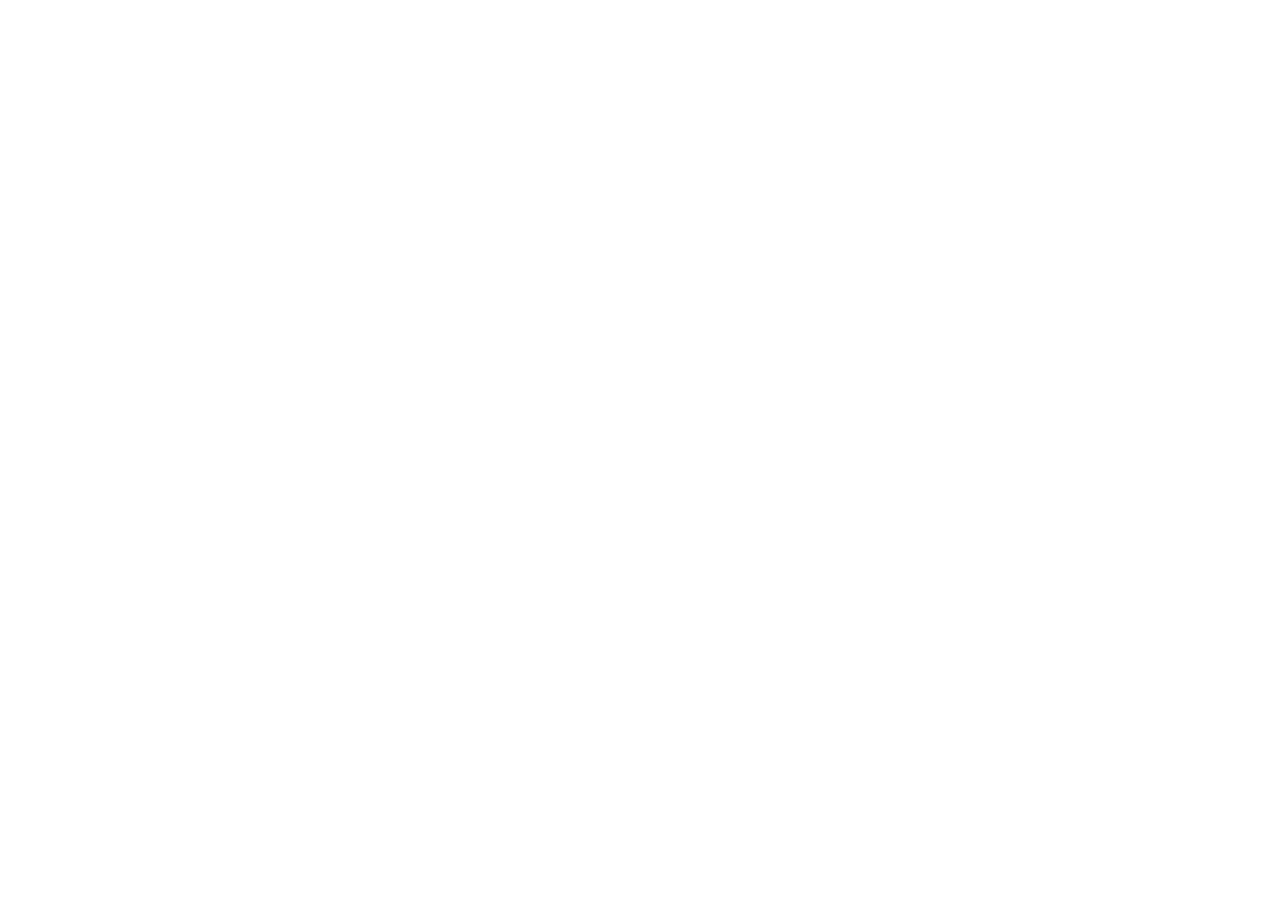
==== html-css/local-turistico-html-css/index.html @ 48ad8f1a "feat: setup base styles, add fonts, CSS reset, variables and assets" ====
<!DOCTYPE html>
<html lang="pt-BR">
<head>
    <link rel="preconnect" href="https://fonts.googleapis.com">
    <link rel="preconnect" href="https://fonts.gstatic.com" crossorigin>
    <meta charset="UTF-8">
    <meta name="viewport" content="width=device-width, initial-scale=1.0">
    <title>Local Turístico</title>

    <link rel="stylesheet" href="./styles.css">

    <link href="https://fonts.googleapis.com/css2?family=Open+Sans:ital,wght@0,300..800;1,300..800&display=swap" rel="stylesheet">

</head>
<body>
    
</body>
</html>
---- html-css/local-turistico-html-css/styles.css ----
* {
    margin: 0;
    padding: 0;
    box-sizing: border-box;
}

:root {
    /*COLORS*/
    --background-default: #F5F4F0;
    --border-primary: #D9D9D9;

    --text-primary: #1B1B1B;
    --text-secondary: #333333;
    --text-tertiary: #696969;
    --text-headline: #E1624F;

    --accent-blue: #0C51A7;
    --accent-orang: #E95E10;
    --accent-pink: #E5245E;
    --accent-purple: #591B98;
}
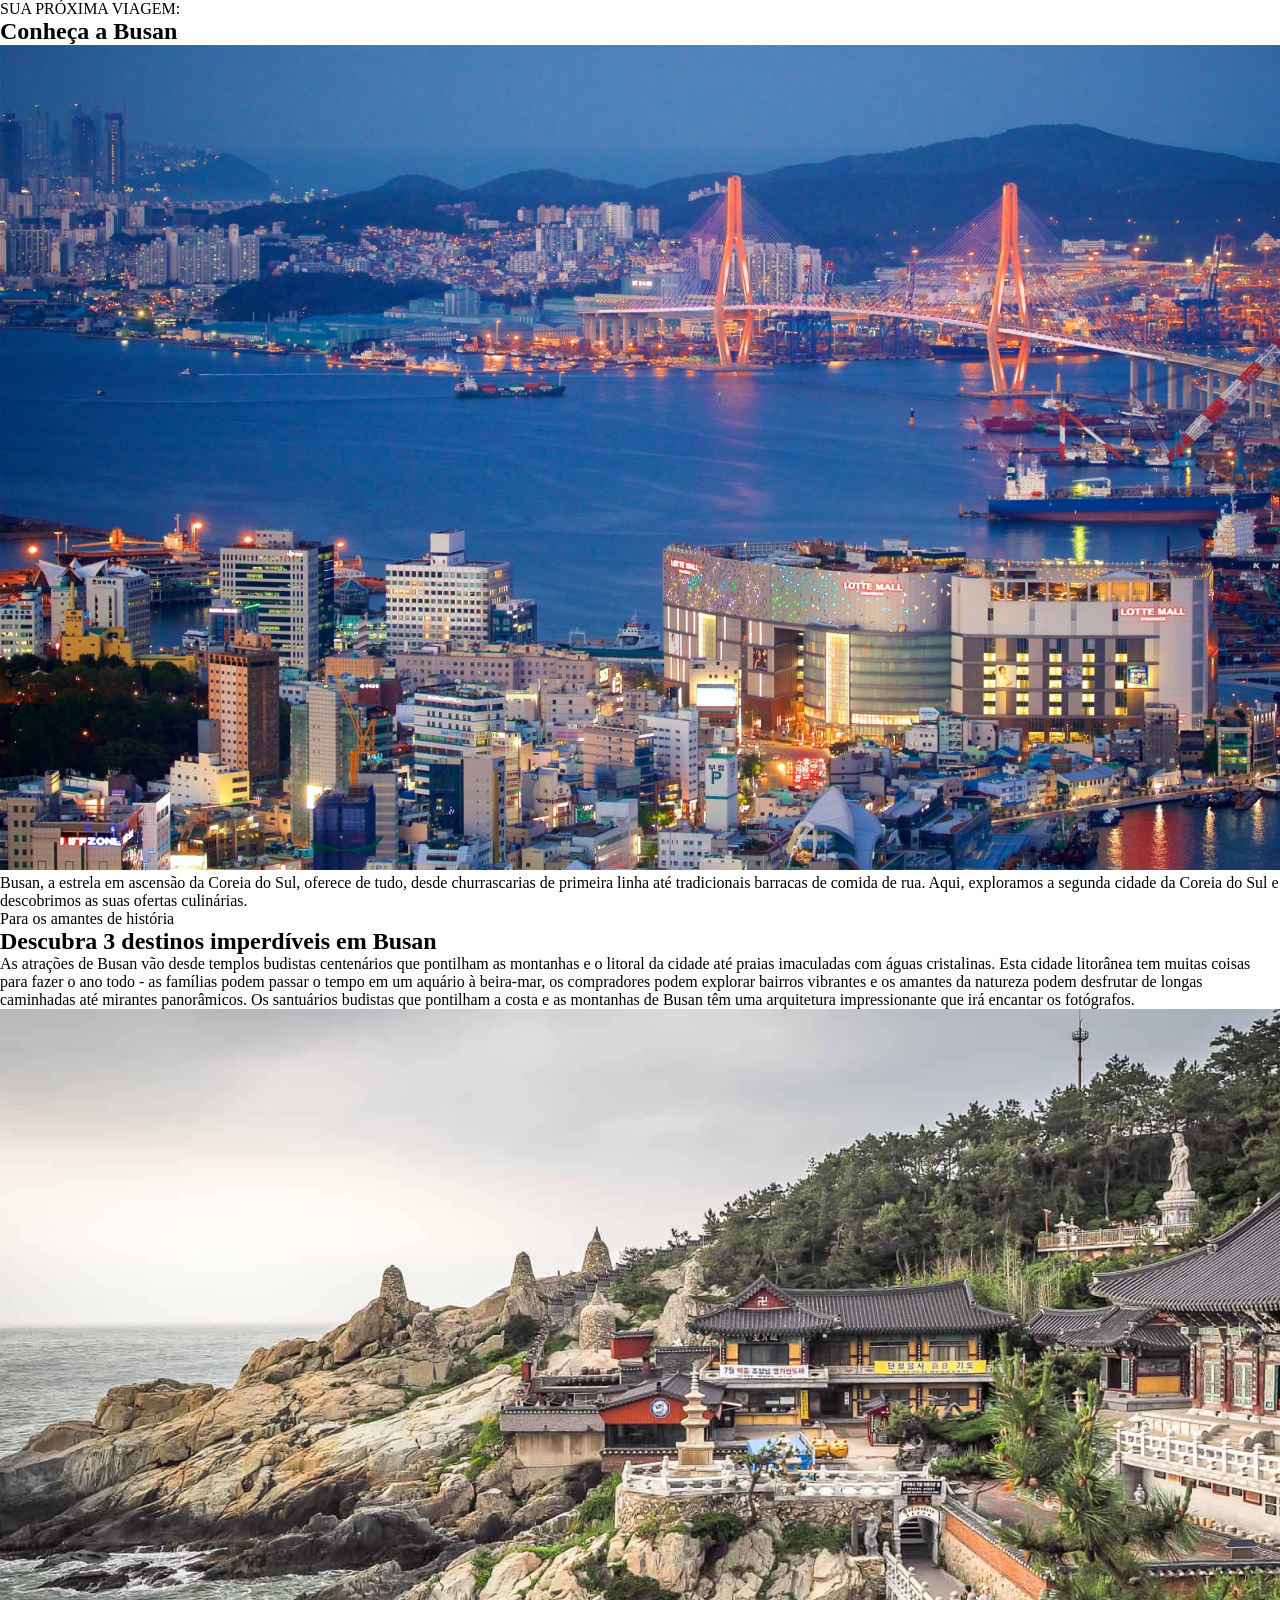
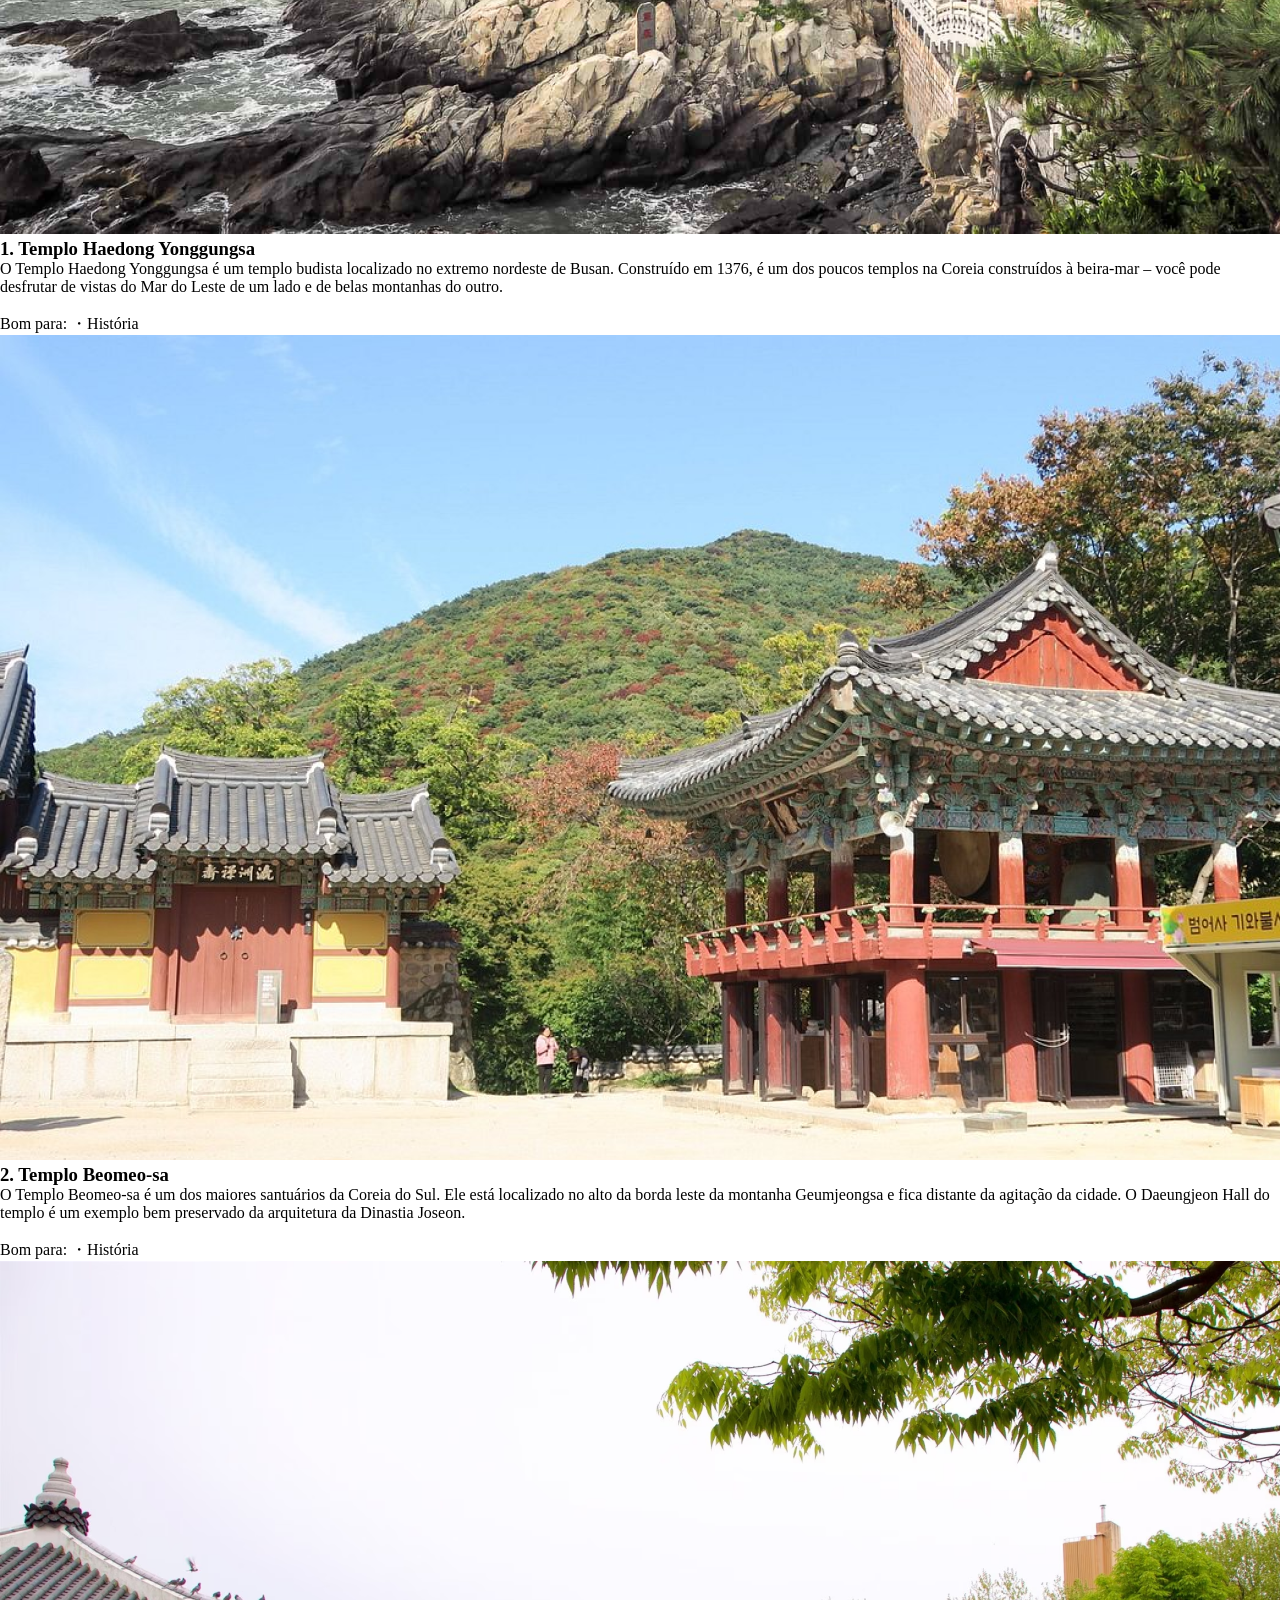
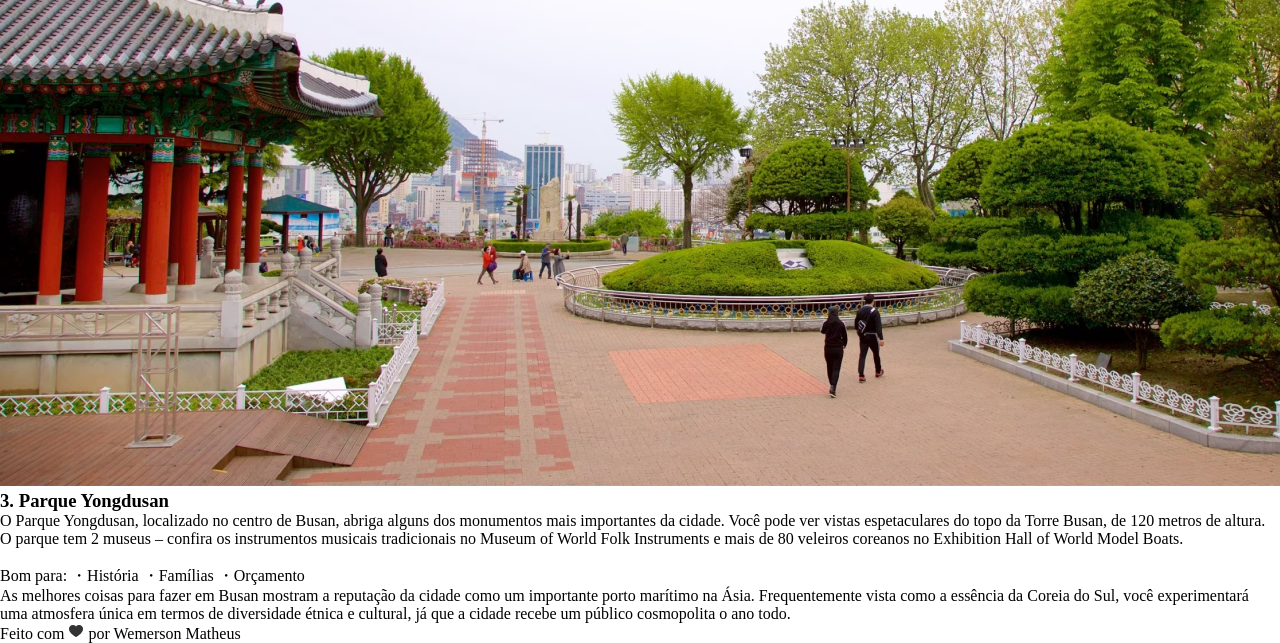
==== commit 3046bc61: "feat: implement semantic HTML structure with header, main, sections and footer" ====
--- a/html-css/local-turistico-html-css/index.html
+++ b/html-css/local-turistico-html-css/index.html
@@ -13,6 +13,89 @@
 
 </head>
 <body>
-    
+    <main>
+        <section class="busan">
+            <div class="title">
+                <span>SUA PRÓXIMA VIAGEM:</span>
+                <h1>Conheça a Busan</h1>
+            </div>
+
+            <div class="image">
+                <img src="./images/Image_01.png" alt="Imagem da cidade de Busan">
+                <p>Busan, a estrela em ascensão da Coreia do Sul, oferece de tudo, desde churrascarias de primeira linha até tradicionais barracas de comida de rua. Aqui, exploramos a segunda cidade da Coreia do Sul e descobrimos as suas ofertas culinárias.</p>
+            </div>
+        </section>
+
+        <section class="history">
+            <div class="title-history">
+                <span>Para os amantes de história</span>
+                <h2>Descubra 3 destinos imperdíveis em Busan</h2>
+                <p>
+                    As atrações de Busan vão desde templos budistas centenários que pontilham as montanhas e o     litoral da cidade até praias imaculadas com águas cristalinas. Esta cidade litorânea tem muitas coisas para fazer o ano todo - as famílias podem passar o tempo em um aquário à beira-mar, os compradores podem explorar bairros vibrantes e os amantes da natureza podem desfrutar de longas caminhadas até mirantes panorâmicos.
+                    Os santuários budistas que pontilham a costa e as montanhas de Busan têm uma arquitetura impressionante que irá encantar os fotógrafos.
+                </p>
+            </div>
+
+            <div class="cities">
+                <div class="city">
+                    <img src="./images/Image_02.png" alt="Imagem do templo Yonggungsa em Busan">
+                    <h3>1. Templo Haedong Yonggungsa </h3>
+                    <p>
+                        O Templo Haedong Yonggungsa é um templo budista localizado no extremo nordeste de Busan. Construído em 1376, é um dos poucos templos na Coreia construídos à beira-mar – você pode desfrutar de vistas do Mar do Leste de um lado e de belas montanhas do outro. <br><br>
+                        <span>
+                            Bom para:
+                            <span>
+                                ・História
+                            </span>
+                        </span>
+                     </p>
+                </div>
+
+                <div class="city">
+                    <img src="./images/Image_03.png" alt="Imagem do templo Neomeo-sa em Busan">
+                    <h3>2. Templo Beomeo-sa </h3>
+                    <p>
+                        O Templo Beomeo-sa é um dos maiores santuários da Coreia do Sul. Ele está localizado no alto da borda leste da montanha Geumjeongsa e fica distante da agitação da cidade. O Daeungjeon Hall do templo é um exemplo bem preservado da arquitetura da Dinastia Joseon. <br><br>
+                        <span>
+                            Bom para:
+                            <span>
+                                ・História
+                            </span>
+                        </span>
+                     </p>
+                </div>
+
+                <div class="city">
+                    <img src="./images/Image_04.png" alt="Imagem do Parque Yongdusan em Busan">
+                    <h3>3. Parque Yongdusan </h3>
+                    <p>
+                        O Parque Yongdusan, localizado no centro de Busan, abriga alguns dos monumentos mais importantes da cidade. Você pode ver vistas espetaculares do topo da Torre Busan, de 120 metros de altura. O parque tem 2 museus – confira os instrumentos musicais tradicionais no Museum of World Folk Instruments e mais de 80 veleiros coreanos no Exhibition Hall of World Model Boats. <br><br>
+                        <span>
+                            Bom para:
+                            <span>
+                                ・História
+                            </span>
+                            <span>
+                                ・Famílias
+                            </span>
+                            <span>
+                                ・Orçamento
+                            </span>
+                        </span>
+                     </p>
+                </div>
+
+                <div class="info">
+                    <p>
+                        As melhores coisas para fazer em Busan mostram a reputação da cidade como um importante porto marítimo na Ásia. Frequentemente vista como a essência da Coreia do Sul, você experimentará uma atmosfera única em termos de diversidade étnica e cultural, já que a cidade recebe um público cosmopolita o ano todo. 
+                    </p>
+                </div>
+            </div>
+        </section>
+
+        <footer>
+            Feito com <img src="./images/ph_heart-fill.png" alt="Icone de coração"> por Wemerson Matheus
+        </footer>
+    </main>
 </body>
 </html>
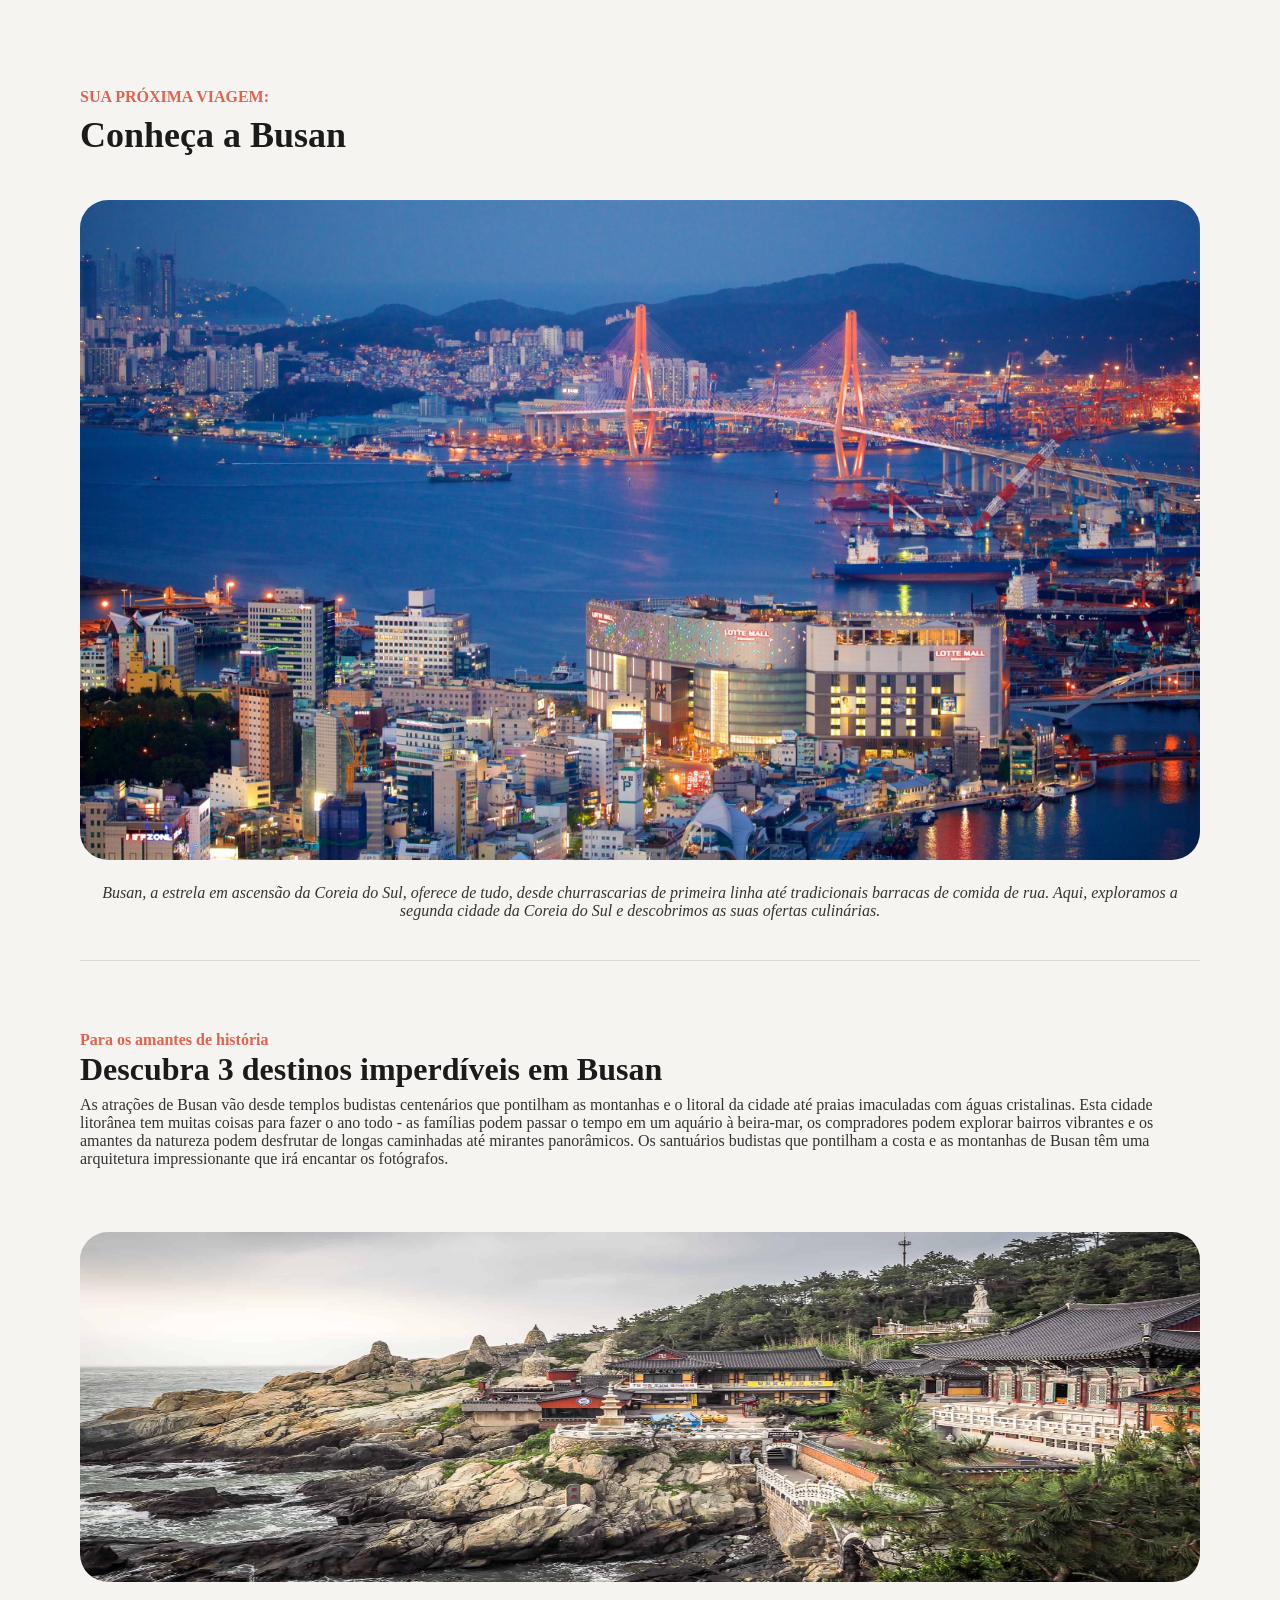
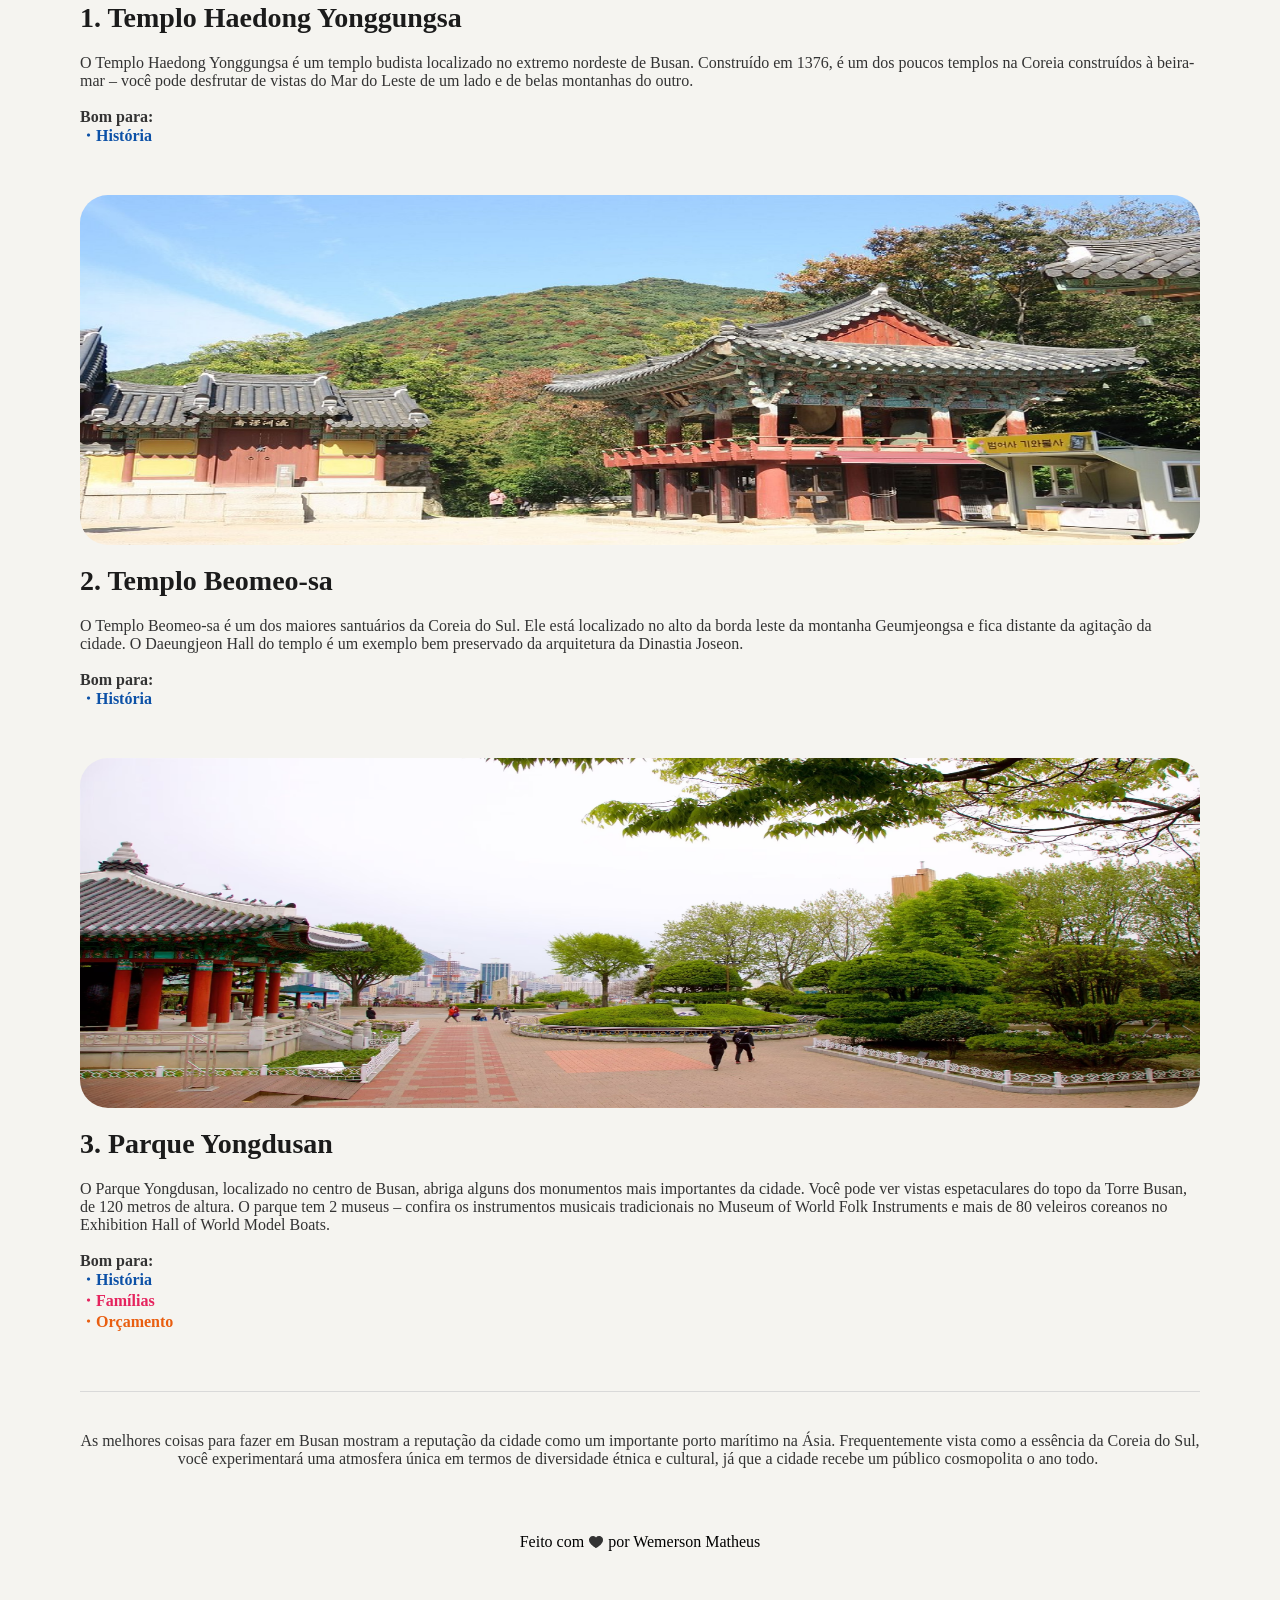
==== commit eb1658c6: "feat: finalize CSS styling and complete Busan travel page project" ====
--- a/html-css/local-turistico-html-css/index.html
+++ b/html-css/local-turistico-html-css/index.html
@@ -28,7 +28,7 @@
 
         <section class="history">
             <div class="title-history">
-                <span>Para os amantes de história</span>
+                <p>Para os amantes de história</p>
                 <h2>Descubra 3 destinos imperdíveis em Busan</h2>
                 <p>
                     As atrações de Busan vão desde templos budistas centenários que pontilham as montanhas e o     litoral da cidade até praias imaculadas com águas cristalinas. Esta cidade litorânea tem muitas coisas para fazer o ano todo - as famílias podem passar o tempo em um aquário à beira-mar, os compradores podem explorar bairros vibrantes e os amantes da natureza podem desfrutar de longas caminhadas até mirantes panorâmicos.
@@ -43,7 +43,7 @@
                     <p>
                         O Templo Haedong Yonggungsa é um templo budista localizado no extremo nordeste de Busan. Construído em 1376, é um dos poucos templos na Coreia construídos à beira-mar – você pode desfrutar de vistas do Mar do Leste de um lado e de belas montanhas do outro. <br><br>
                         <span>
-                            Bom para:
+                            Bom para: <br>
                             <span>
                                 ・História
                             </span>
@@ -57,7 +57,7 @@
                     <p>
                         O Templo Beomeo-sa é um dos maiores santuários da Coreia do Sul. Ele está localizado no alto da borda leste da montanha Geumjeongsa e fica distante da agitação da cidade. O Daeungjeon Hall do templo é um exemplo bem preservado da arquitetura da Dinastia Joseon. <br><br>
                         <span>
-                            Bom para:
+                            Bom para: <br>
                             <span>
                                 ・História
                             </span>
@@ -71,30 +71,31 @@
                     <p>
                         O Parque Yongdusan, localizado no centro de Busan, abriga alguns dos monumentos mais importantes da cidade. Você pode ver vistas espetaculares do topo da Torre Busan, de 120 metros de altura. O parque tem 2 museus – confira os instrumentos musicais tradicionais no Museum of World Folk Instruments e mais de 80 veleiros coreanos no Exhibition Hall of World Model Boats. <br><br>
                         <span>
-                            Bom para:
+                            Bom para: <br>
                             <span>
-                                ・História
+                                ・História <br>
                             </span>
                             <span>
-                                ・Famílias
+                                ・Famílias <br>
                             </span>
                             <span>
-                                ・Orçamento
+                                ・Orçamento <br>
                             </span>
                         </span>
                      </p>
                 </div>
-
-                <div class="info">
-                    <p>
-                        As melhores coisas para fazer em Busan mostram a reputação da cidade como um importante porto marítimo na Ásia. Frequentemente vista como a essência da Coreia do Sul, você experimentará uma atmosfera única em termos de diversidade étnica e cultural, já que a cidade recebe um público cosmopolita o ano todo. 
-                    </p>
-                </div>
             </div>
         </section>
 
+        <div class="info">
+            <p>
+                As melhores coisas para fazer em Busan mostram a reputação da cidade como um importante porto marítimo na Ásia. Frequentemente vista como a essência da Coreia do Sul, você experimentará uma atmosfera única em termos de diversidade étnica e cultural, já que a cidade recebe um público cosmopolita o ano todo. 
+            </p>
+        </div>
+
         <footer>
-            Feito com <img src="./images/ph_heart-fill.png" alt="Icone de coração"> por Wemerson Matheus
+            <p>Feito com <img src="./images/ph_heart-fill.png" alt="Icone de coração"> por Wemerson Matheus</p>
+            
         </footer>
     </main>
 </body>
--- a/html-css/local-turistico-html-css/styles.css
+++ b/html-css/local-turistico-html-css/styles.css
@@ -18,4 +18,194 @@
     --accent-orang: #E95E10;
     --accent-pink: #E5245E;
     --accent-purple: #591B98;
+}
+
+body {
+    height: 100%;
+    width: 100%;
+
+    background-color: var(--background-default);
+
+    padding: 88px 80px;
+
+    font-family: 'Open Sans';
+
+    display: flex;
+    flex-direction: column;
+    justify-content: center;
+    align-items: center;
+}
+
+main {
+    width: 100%;
+
+    & .busan {
+
+       & .title {  
+            display: flex;
+            flex-direction: column;
+            gap: 8px;   
+            & span {
+                color: var(--text-headline);
+
+                font-size: 16px;
+                font-weight: bold;
+            }
+
+            & h1 {
+                color: var(--text-primary);
+
+                font-size: 36px;
+                font-weight: bold;
+            }
+       } 
+
+       & .image {
+        margin-top: 44px;
+
+        display: flex;
+        flex-direction: column;
+        gap: 24px;
+
+            & img {
+              width: 100%; 
+              height: 660px;
+
+              border-radius: 28px;
+            }
+
+            & p {
+                color: var(--text-secondary);
+
+                text-align: center;
+
+                font-size: 16px;
+                font-weight: 500;
+                font-style: italic;
+            }
+       }
+    }
+
+    & .history {
+        border-top: 1px solid var(--border-primary);
+
+        border-bottom: 1px solid var(--border-primary);
+
+        padding: 64px 0 40px;
+        margin-top: 40px;
+
+        & .title-history {
+            display: flex;
+            flex-direction: column;
+            gap: 2px;
+
+            & p:nth-child(1) {
+                color: var(--text-headline);
+
+                font-size: 16px;
+                font-weight: bold;
+            }
+
+            & h2 {
+                color: var(--text-primary);
+
+                font-size: 32px;
+                font-weight: bold;
+            }
+
+            & p {
+                color: var(--text-secondary);
+
+                margin-top: 6px;
+
+                font-size: 16px;
+                font-weight: 500;
+            }
+        }
+
+        & .cities {
+            margin-top: 64px;
+
+            display: flex;
+            flex-direction: column;
+            gap: 48px;
+
+            & .city {
+                display: flex;
+                flex-direction: column;
+                gap: 20px;
+
+                & img {
+                    width: 100%;
+                    height: 350px;
+
+                    border-radius: 28px;
+                }
+
+                & h3 {
+                    color: var(--text-primary);
+
+                    font-size: 28px;
+                    font-weight: bold;
+                }
+
+                & p {
+                    color: var(--text-secondary);
+
+                    font-size: 16px;
+                    font-weight: 500; 
+
+                    & span {
+                        color: var(--text-secondary);
+
+                        font-size: 16px;
+                        font-weight: bold;
+
+                        & span {
+                            color: var(--accent-blue);
+                        }
+
+                        & span:nth-child(3) {
+                            color: var(--accent-pink);
+                        }
+
+                        & span:nth-child(4) {
+                            color: var(--accent-orang);
+                        }
+                    }
+                }
+            }
+        }
+    }
+
+    & .info {
+       margin-top: 40px; 
+
+       & p {
+            color: var(--text-secondary);
+
+            font-size: 16px;
+            font-weight: 500;
+
+            text-align: center;
+       }
+    }
+
+    & footer {
+        margin-top: 65px;
+
+        display: flex;
+        justify-content: center;
+
+        & p {
+           display: flex;
+           align-items: center;
+           gap: 4px;
+        }
+
+        & img {
+           width: 16px;
+           height: 16px; 
+        }
+    }
 }
